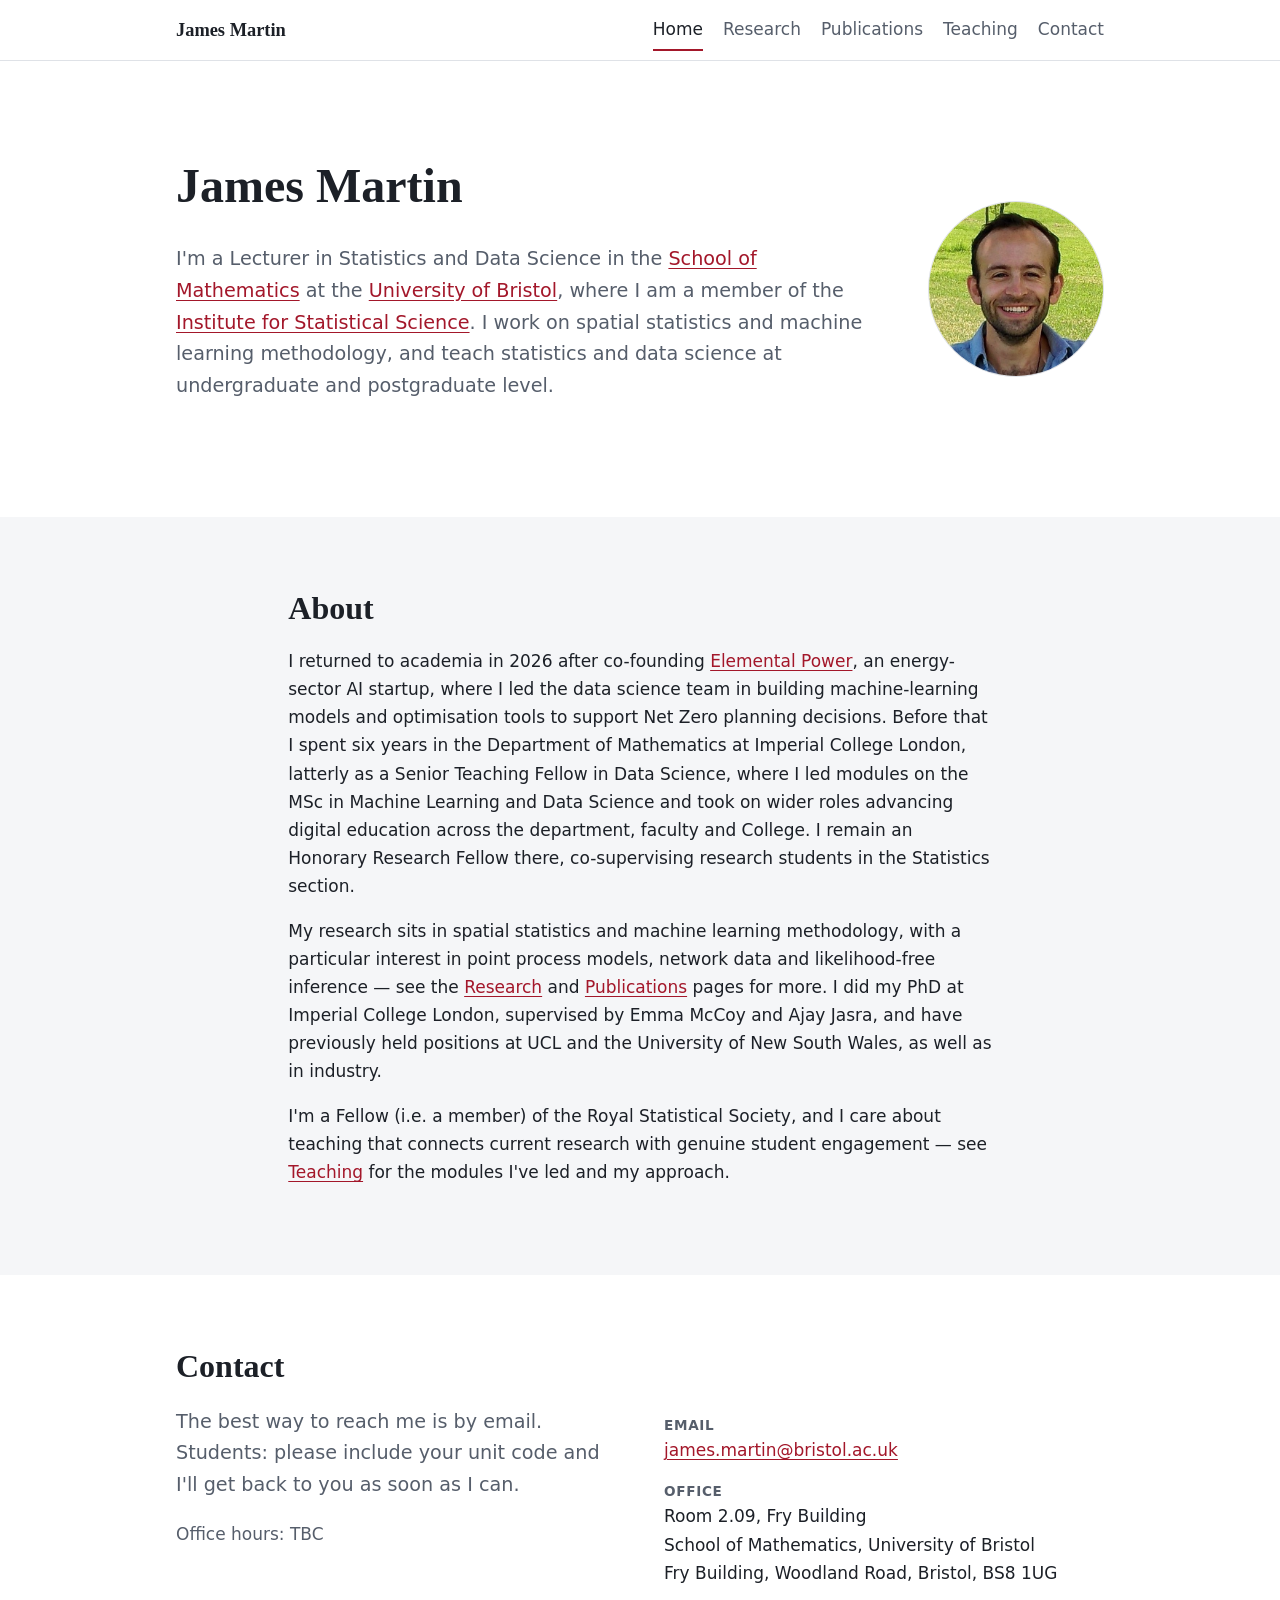
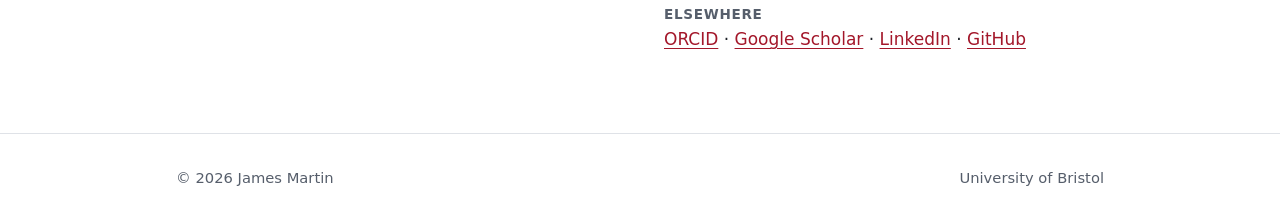
==== index.html @ 11ce0c45 "add all content" ====
<!DOCTYPE html>
<html lang="en-GB">
<head>
  <meta charset="utf-8">
  <meta name="viewport" content="width=device-width, initial-scale=1">
  <title>James Martin | University of Bristol</title>
  <meta name="description" content="James Martin is a Lecturer in Statistics and Data Science at the University of Bristol.">
  <meta name="theme-color" content="#a3172a">
  <link rel="icon" href="data:image/svg+xml,%3Csvg xmlns='http://www.w3.org/2000/svg' viewBox='0 0 32 32'%3E%3Crect width='32' height='32' rx='6' fill='%23a3172a'/%3E%3Ctext x='16' y='22' font-family='Georgia,serif' font-size='18' font-weight='700' text-anchor='middle' fill='white'%3EJM%3C/text%3E%3C/svg%3E">
  <link rel="stylesheet" href="css/style.css">
  <script>document.documentElement.classList.add("js");</script>
</head>
<body>
  <a class="skip-link" href="#main">Skip to main content</a>

  <header class="site-header">
    <div class="container">
      <a class="brand" href="index.html">James Martin</a>
      <button class="nav-toggle" type="button" aria-expanded="false" aria-controls="site-nav">Menu</button>
      <nav class="site-nav" id="site-nav" aria-label="Main">
        <ul class="nav-list">
          <li><a href="index.html" aria-current="page">Home</a></li>
          <li><a href="research.html">Research</a></li>
          <li><a href="publications.html">Publications</a></li>
          <li><a href="teaching.html">Teaching</a></li>
          <li><a href="index.html#contact">Contact</a></li>
        </ul>
      </nav>
    </div>
  </header>

  <main id="main">
    <section class="hero">
      <div class="container hero-grid">
        <div>
          <!-- <p class="eyebrow">University of Bristol</p> -->
          <h1>James Martin</h1>
          <p class="lead">
            I'm a Lecturer in Statistics and Data Science in the <a href="https://www.bristol.ac.uk/maths/">School of Mathematics</a> at 
            the <a href="https://www.bristol.ac.uk/">University of Bristol</a>, where
            I am a member of the <a href="https://www.bristolmathsresearch.org/statistical-science/">Institute for Statistical Science</a>.
            I work on spatial statistics and machine learning methodology, and teach statistics and
            data science at undergraduate and postgraduate level.
          </p>
          <!-- <div class="button-row">
            <a class="button" href="research.html">My research</a>
            <a class="button button--ghost" href="#contact">Get in touch</a>
          </div> -->
        </div>
        <div class="portrait">
          <img class="portrait__img" src="images/Headshot - JSM (2).jpg" alt="James S. Martin">
        </div>
      </div>
    </section>

    <section class="section section--alt" aria-labelledby="intro-heading">
      <div class="container prose">
        <h2 id="intro-heading">About</h2>
        <p>
          I returned to academia in 2026 after co-founding <a href="https://github.com/Elemental-Power-Ltd/EPOCH">Elemental Power</a>,
          an energy-sector AI startup, where I led the data science team in building machine-learning models
          and optimisation tools to support Net Zero planning decisions. Before that I spent six years in
          the Department of Mathematics at Imperial College London, latterly as a Senior Teaching Fellow in
          Data Science, where I led modules on the MSc in Machine Learning and Data Science and took on
          wider roles advancing digital education across the department, faculty and College. I remain
          an Honorary Research Fellow there, co-supervising research students in the Statistics section.
        </p>
        <p>
          My research sits in spatial statistics and machine learning methodology, with a particular interest
          in point process models, network data and likelihood-free inference &mdash; see the
          <a href="research.html">Research</a> and <a href="publications.html">Publications</a> pages for more.
          I did my PhD at Imperial College London, supervised by Emma McCoy and Ajay Jasra, and have previously
          held positions at UCL and the University of New South Wales, as well as in industry.
        <p>
          I'm a Fellow (i.e. a member) of the Royal Statistical Society, and I care about teaching that connects current
          research with genuine student engagement &mdash; see <a href="teaching.html">Teaching</a> for the
          modules I've led and my approach.
        </p>
      </div>
    </section>

    <section class="section" id="contact" aria-labelledby="contact-heading">
      <div class="container">
        <h2 id="contact-heading">Contact</h2>
        <div class="contact-grid">
          <div>
            <p class="lead">
              The best way to reach me is by email. Students: please include your unit code and
              I'll get back to you as soon as I can.
            </p>
            <p class="muted">
              Office hours: TBC
            </p>
          </div>
          <ul class="contact-list">
            <li>
              <span class="label">Email</span>
              <a href="#" class="js-email" data-user="james.martin" data-domain="bristol.ac.uk">james [dot] martin [at] bristol.ac.uk</a>
              <noscript> &ndash; enable JavaScript to reveal a clickable address, or see below.</noscript>
            </li>
            <li>
              <span class="label">Office</span>
              Room 2.09, Fry Building<br>
              School of Mathematics, University of Bristol<br>
              Fry Building, Woodland Road, Bristol, BS8 1UG
            </li>
            <li>
              <span class="label">Elsewhere</span>
              <a href="https://orcid.org/0000-0002-2555-2026">ORCID</a> &middot;
              <a href="https://scholar.google.co.uk/citations?user=wpY5wRQAAAAJ&hl=en">Google Scholar</a> &middot;
              <a href="https://www.linkedin.com/in/jsmartinstats">LinkedIn</a> &middot;
              <a href="https://github.com/jsmartinstats">GitHub</a>
            </li>
          </ul>
        </div>
      </div>
    </section>
  </main>

  <footer class="site-footer">
    <div class="container">
      <p>&copy; <span id="year">2026</span> James Martin</p>
      <p>University of Bristol</p>
    </div>
  </footer>

  <script src="js/main.js"></script>
</body>
</html>
---- css/style.css ----
/* ==========================================================================
   Personal academic site: shared styles
   Sections: tokens, base, layout, header/nav, hero, cards, prose, contact,
   footer, utilities. Add new page-specific styles at the bottom.
   ========================================================================== */

/* ---------- Tokens ---------- */
:root {
  --bg: #ffffff;
  --bg-alt: #f5f6f8;
  --surface: #ffffff;
  --text: #1c2027;
  --text-muted: #565e6b;
  --border: #dfe2e7;
  --accent: #a3172a;        /* deep red, a nod to Bristol; change freely */
  --accent-hover: #7f1220;
  --accent-contrast: #ffffff;
  --focus: #1a5fd0;

  --font-body: system-ui, -apple-system, "Segoe UI", Roboto, "Helvetica Neue", Arial, sans-serif;
  --font-heading: Georgia, "Iowan Old Style", "Palatino Linotype", Palatino, serif;

  --measure: 68ch;          /* comfortable reading width */
  --container: 60rem;
  --radius: 10px;
  --space: 1rem;
}

@media (prefers-color-scheme: dark) {
  :root {
    --bg: #14171c;
    --bg-alt: #1b1f26;
    --surface: #1b1f26;
    --text: #e8eaed;
    --text-muted: #a3aab5;
    --border: #2d333d;
    --accent: #ff8a96;
    --accent-hover: #ffb3bb;
    --accent-contrast: #14171c;
    --focus: #7fb0ff;
  }
}

/* ---------- Base ---------- */
*, *::before, *::after { box-sizing: border-box; }

html {
  -webkit-text-size-adjust: 100%;
  scroll-behavior: smooth;
  scroll-padding-top: 5rem;  /* keeps anchored sections clear of the sticky header */
}

@media (prefers-reduced-motion: reduce) {
  html { scroll-behavior: auto; }
}

body {
  margin: 0;
  font-family: var(--font-body);
  font-size: 1.0625rem;
  line-height: 1.65;
  color: var(--text);
  background: var(--bg);
  overflow-x: hidden; /* belt-and-braces: no sideways scroll if anything ever overshoots */
}

h1, h2, h3 {
  font-family: var(--font-heading);
  line-height: 1.2;
  margin: 0 0 0.6em;
  font-weight: 700;
}
h1 { font-size: clamp(2rem, 5vw, 3rem); }
h2 { font-size: clamp(1.5rem, 3.5vw, 2rem); }
h3 { font-size: 1.2rem; }

p { margin: 0 0 1em; }
ul, ol { margin: 0 0 1em; padding-left: 1.25em; }

a {
  color: var(--accent);
  text-underline-offset: 0.15em;
}
a:hover { color: var(--accent-hover); }

:focus-visible {
  outline: 3px solid var(--focus);
  outline-offset: 2px;
  border-radius: 3px;
}

img { max-width: 100%; height: auto; }

/* ---------- Layout ---------- */
.container {
  width: 100%;
  max-width: var(--container);
  margin-inline: auto;
  padding-inline: 1rem;
  box-sizing: border-box;
}

.section { padding-block: clamp(2.5rem, 7vw, 4.5rem); }
.section--alt { background: var(--bg-alt); }
.section > .container > h2 { margin-bottom: 1.25rem; }

.skip-link {
  position: absolute;
  left: 1rem;
  top: -4rem;
  z-index: 100;
  padding: 0.5rem 1rem;
  background: var(--accent);
  color: var(--accent-contrast);
  border-radius: 0 0 var(--radius) var(--radius);
}
.skip-link:focus { top: 0; color: var(--accent-contrast); }

/* ---------- Header / nav ---------- */
.site-header {
  position: sticky;
  top: 0;
  z-index: 50;
  background: var(--bg);
  border-bottom: 1px solid var(--border);
}

.site-header .container {
  display: flex;
  align-items: center;
  justify-content: space-between;
  gap: 1rem;
  min-height: 3.75rem;
  flex-wrap: wrap;
}

.brand {
  font-family: var(--font-heading);
  font-size: 1.15rem;
  font-weight: 700;
  color: var(--text);
  text-decoration: none;
}
.brand:hover { color: var(--accent); }

.nav-list {
  display: flex;
  flex-wrap: wrap;
  gap: 0.25rem 1.25rem;
  margin: 0;
  padding: 0;
  list-style: none;
}

.nav-list a {
  display: block;
  padding: 0.35rem 0;
  color: var(--text-muted);
  text-decoration: none;
  border-bottom: 2px solid transparent;
}
.nav-list a:hover { color: var(--text); }
.nav-list a[aria-current="page"] {
  color: var(--text);
  border-bottom-color: var(--accent);
}

.nav-toggle {
  display: none;
  padding: 0.4rem 0.8rem;
  font: inherit;
  color: var(--text);
  background: transparent;
  border: 1px solid var(--border);
  border-radius: var(--radius);
  cursor: pointer;
}

/* Only collapse the menu when JS is available to reopen it */
@media (max-width: 40rem) {
  .js .nav-toggle { display: inline-block; }
  .js .site-nav { display: none; width: 100%; padding-bottom: 0.75rem; }
  .js .site-nav.is-open { display: block; }
  .js .nav-list { flex-direction: column; gap: 0; }
  .js .nav-list a { padding: 0.6rem 0; }
}

/* ---------- Hero ---------- */
.hero {
  padding-block: clamp(3rem, 9vw, 6rem);
}

.hero-grid {
  display: grid;
  gap: 2rem;
  align-items: center;
}

@media (min-width: 46rem) {
  .hero-grid { grid-template-columns: 1fr auto; gap: 3.5rem; }
}

.eyebrow {
  margin: 0 0 0.75rem;
  font-size: 0.9rem;
  font-weight: 600;
  letter-spacing: 0.08em;
  text-transform: uppercase;
  color: var(--accent);
}

.lead {
  font-size: 1.2rem;
  color: var(--text-muted);
  max-width: var(--measure);
}

.button-row { display: flex; flex-wrap: wrap; gap: 0.75rem; margin-top: 1.5rem; }

.button {
  display: inline-block;
  padding: 0.65rem 1.25rem;
  font-weight: 600;
  text-decoration: none;
  color: var(--accent-contrast);
  background: var(--accent);
  border: 2px solid var(--accent);
  border-radius: var(--radius);
}
.button:hover { background: var(--accent-hover); border-color: var(--accent-hover); color: var(--accent-contrast); }

.button--ghost {
  color: var(--accent);
  background: transparent;
}
.button--ghost:hover { color: var(--accent-contrast); }

/* Portrait: swap the initials for <img class="portrait__img"> when you have a photo */
.portrait {
  display: grid;
  place-items: center;
  width: 11rem;
  aspect-ratio: 1;
  border-radius: 50%;
  background: var(--bg-alt);
  border: 1px solid var(--border);
  color: var(--accent);
  font-family: var(--font-heading);
  font-size: 3.5rem;
  font-weight: 700;
  overflow: hidden;
}
.portrait__img { width: 100%; height: 100%; object-fit: cover; }

@media (max-width: 45.99rem) {
  .portrait { width: 8rem; font-size: 2.5rem; order: -1; }
}

/* ---------- Cards ---------- */
.card-grid {
  display: grid;
  gap: 1.25rem;
  grid-template-columns: repeat(auto-fit, minmax(15rem, 1fr));
}

.card {
  padding: 1.5rem;
  background: var(--surface);
  border: 1px solid var(--border);
  border-radius: var(--radius);
}
.card h3 { margin-bottom: 0.4em; }
.card p:last-child { margin-bottom: 0; }

/* ---------- Prose (about page, future long-form pages) ---------- */
.page-header {
  padding-block: clamp(2.5rem, 6vw, 4rem) 1rem;
}
.page-header h1 { margin-bottom: 0.3em; }

.prose { max-width: var(--measure); }
.prose h2 { margin-top: 2em; }
.prose h2:first-child { margin-top: 0; }

.two-col {
  display: grid;
  gap: 2.5rem;
}
@media (min-width: 52rem) {
  .two-col { grid-template-columns: minmax(0, 1fr) 17rem; gap: 3.5rem; }
}

/* Figures within prose, e.g. research project write-ups. Always a full-width,
   stacked block, same on mobile and desktop. */
.prose figure { margin: 0 0 1.75rem; }
.prose figure img {
  display: block;
  width: 100%;
  border-radius: var(--radius);
  border: 1px solid var(--border);
}
.prose figcaption { margin-top: 0.5rem; font-size: 0.9rem; color: var(--text-muted); }

.facts {
  align-self: start;
  padding: 1.25rem 1.5rem;
  background: var(--bg-alt);
  border: 1px solid var(--border);
  border-radius: var(--radius);
  font-size: 0.97rem;
}
.facts h2 { font-size: 1.1rem; margin-bottom: 0.6em; }
.facts dl { margin: 0; }
.facts dt { font-weight: 600; margin-top: 0.75rem; }
.facts dt:first-child { margin-top: 0; }
.facts dd { margin: 0; color: var(--text-muted); }

/* Simple year/entry list, reusable for education, positions, later CV-style lists */
.timeline { list-style: none; padding: 0; margin: 0 0 1em; }
.timeline li {
  display: grid;
  grid-template-columns: 6.5rem 1fr;
  gap: 1rem;
  padding: 0.6rem 0;
  border-top: 1px solid var(--border);
}
.timeline li:last-child { border-bottom: 1px solid var(--border); }
.timeline .when { color: var(--text-muted); font-variant-numeric: tabular-nums; }

/* ---------- Publications ---------- */
.pub-group-heading {
  margin-top: 2.25em;
  padding-top: 1.5rem;
  border-top: 1px solid var(--border);
}
.pub-group-heading:first-of-type { margin-top: 0; padding-top: 0; border-top: none; }

.pub-list { list-style: none; padding: 0; margin: 0 0 0.5em; }
.pub-list li {
  display: grid;
  grid-template-columns: 4rem 1fr;
  gap: 1rem;
  padding: 0.75rem 0;
  border-top: 1px solid var(--border);
}
.pub-list li:last-child { border-bottom: 1px solid var(--border); }
.pub-list .year {
  color: var(--text-muted);
  font-variant-numeric: tabular-nums;
  font-weight: 600;
}
.pub-list .venue { color: var(--text-muted); font-style: italic; }
.pub-list p { margin: 0; }
.pub-list .pub-links { margin-top: 0.25rem; font-size: 0.92rem; }

@media (max-width: 30rem) {
  .pub-list li { grid-template-columns: 1fr; gap: 0.15rem; }
}

/* Selected-research list on the Research page, linking out to project write-ups */
.research-list { list-style: none; padding: 0; margin: 0 0 1.5em; }
.research-list li {
  padding: 1rem 0;
  border-top: 1px solid var(--border);
}
.research-list li:last-child { border-bottom: 1px solid var(--border); }
.research-list h3 { margin: 0 0 0.3em; font-size: 1.05rem; }
.research-list h3 a { text-decoration: none; }
.research-list p { margin: 0; color: var(--text-muted); }

/* Tag chips, e.g. research-area labels */
.tag-list { display: flex; flex-wrap: wrap; gap: 0.5rem; padding: 0; margin: 0 0 1.5em; list-style: none; }
.tag-list li {
  padding: 0.3rem 0.75rem;
  font-size: 0.85rem;
  color: var(--text-muted);
  background: var(--bg-alt);
  border: 1px solid var(--border);
  border-radius: 999px;
}

/* ---------- Contact ---------- */
.contact-grid {
  display: grid;
  gap: 2rem;
}
@media (min-width: 46rem) {
  .contact-grid { grid-template-columns: 1fr 1fr; gap: 3rem; }
}

.contact-list { list-style: none; margin: 0; padding: 0; }
.contact-list li { padding: 0.5rem 0; }
.contact-list .label {
  display: block;
  font-size: 0.85rem;
  font-weight: 600;
  letter-spacing: 0.05em;
  text-transform: uppercase;
  color: var(--text-muted);
}

/* ---------- Footer ---------- */
.site-footer {
  padding-block: 2rem;
  border-top: 1px solid var(--border);
  font-size: 0.92rem;
  color: var(--text-muted);
}
.site-footer .container {
  display: flex;
  flex-wrap: wrap;
  justify-content: space-between;
  gap: 0.5rem 1.5rem;
}
.site-footer p { margin: 0; }

/* ---------- Utilities ---------- */
.muted { color: var(--text-muted); }
.visually-hidden {
  position: absolute;
  width: 1px; height: 1px;
  overflow: hidden;
  clip: rect(0 0 0 0);
  white-space: nowrap;
}

@media print {
  .site-header, .skip-link, .button-row { display: none; }
  body { font-size: 11pt; }
}
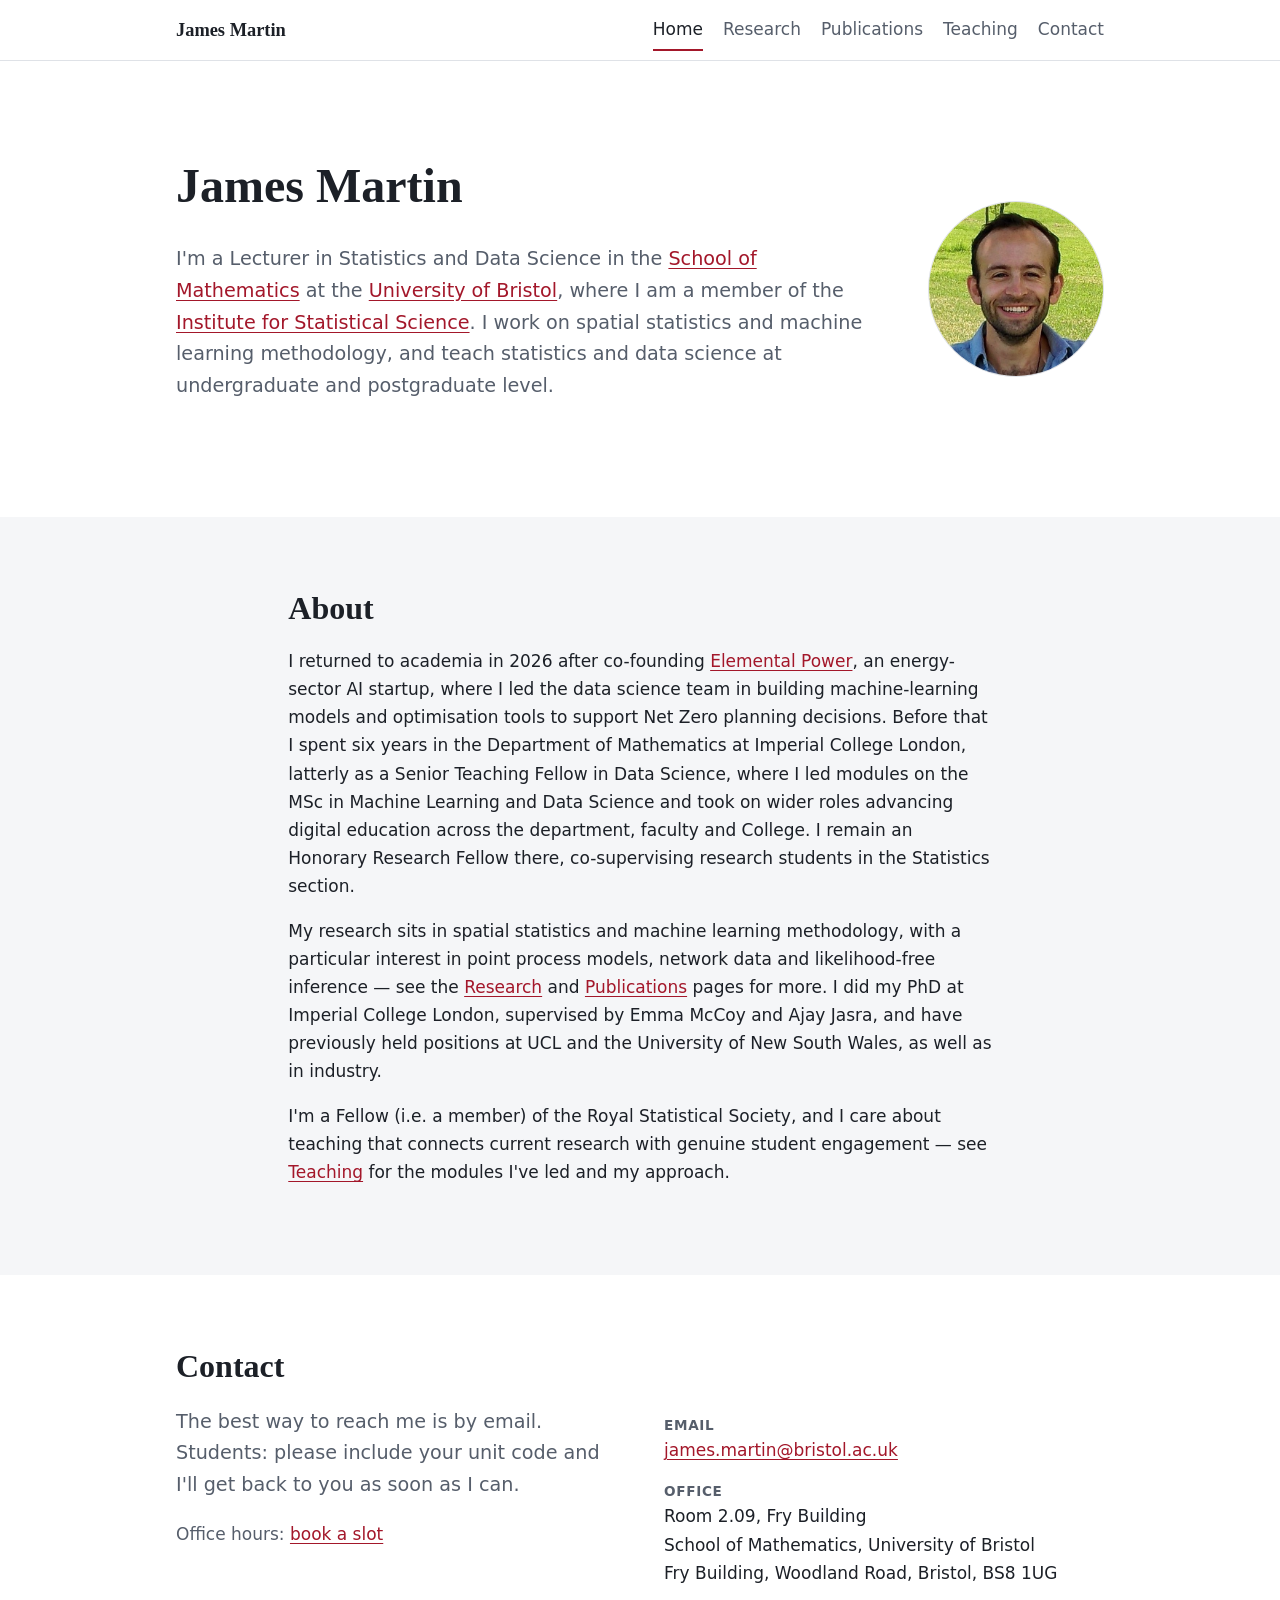
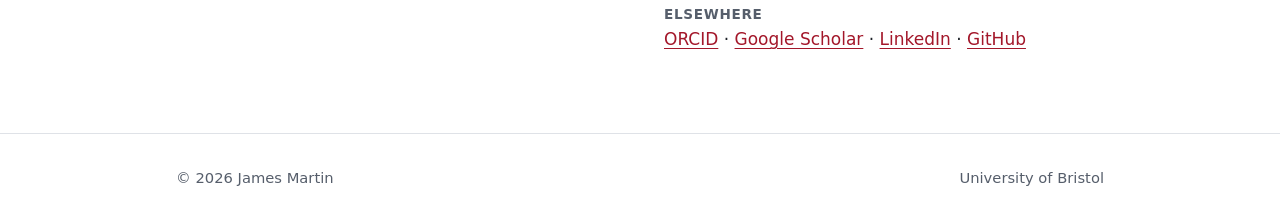
==== commit f95967ca: "update office hours, add booking tool" ====
--- a/index.html
+++ b/index.html
@@ -89,7 +89,7 @@
               I'll get back to you as soon as I can.
             </p>
             <p class="muted">
-              Office hours: TBC
+              Office hours: <a href="teaching.html#book-office-hours">book a slot</a>
             </p>
           </div>
           <ul class="contact-list">
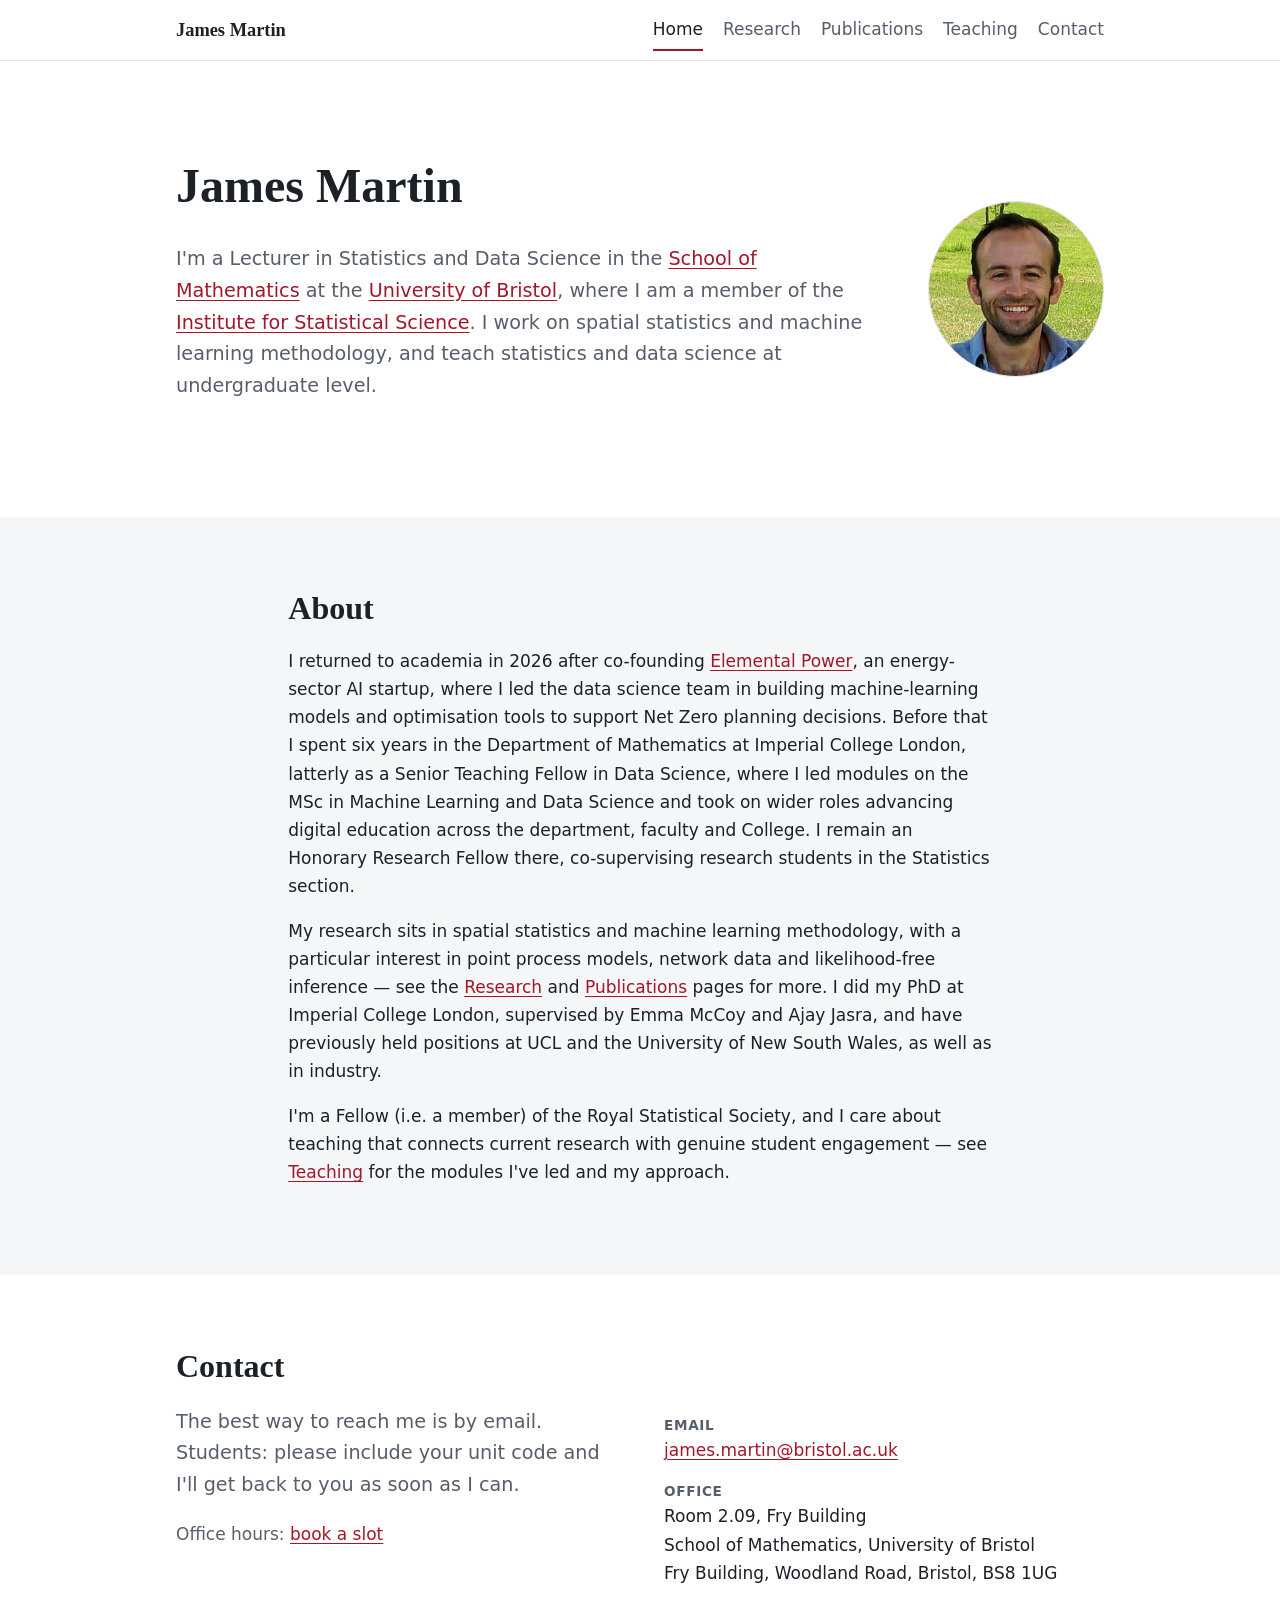
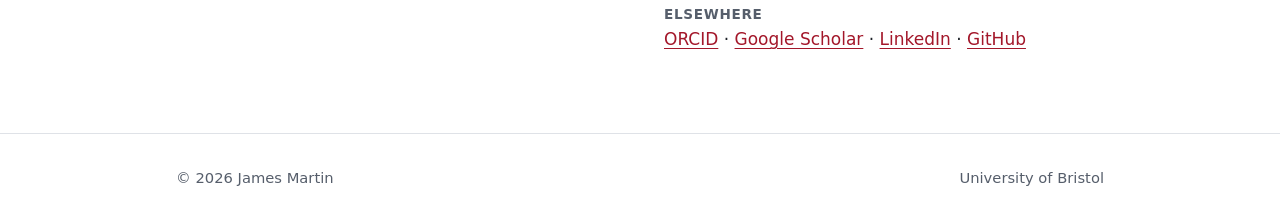
==== commit 9e3b1fbe: "update index page - remove reference to pg teaching" ====
--- a/index.html
+++ b/index.html
@@ -40,7 +40,7 @@
             the <a href="https://www.bristol.ac.uk/">University of Bristol</a>, where
             I am a member of the <a href="https://www.bristolmathsresearch.org/statistical-science/">Institute for Statistical Science</a>.
             I work on spatial statistics and machine learning methodology, and teach statistics and
-            data science at undergraduate and postgraduate level.
+            data science at undergraduate level.
           </p>
           <!-- <div class="button-row">
             <a class="button" href="research.html">My research</a>
